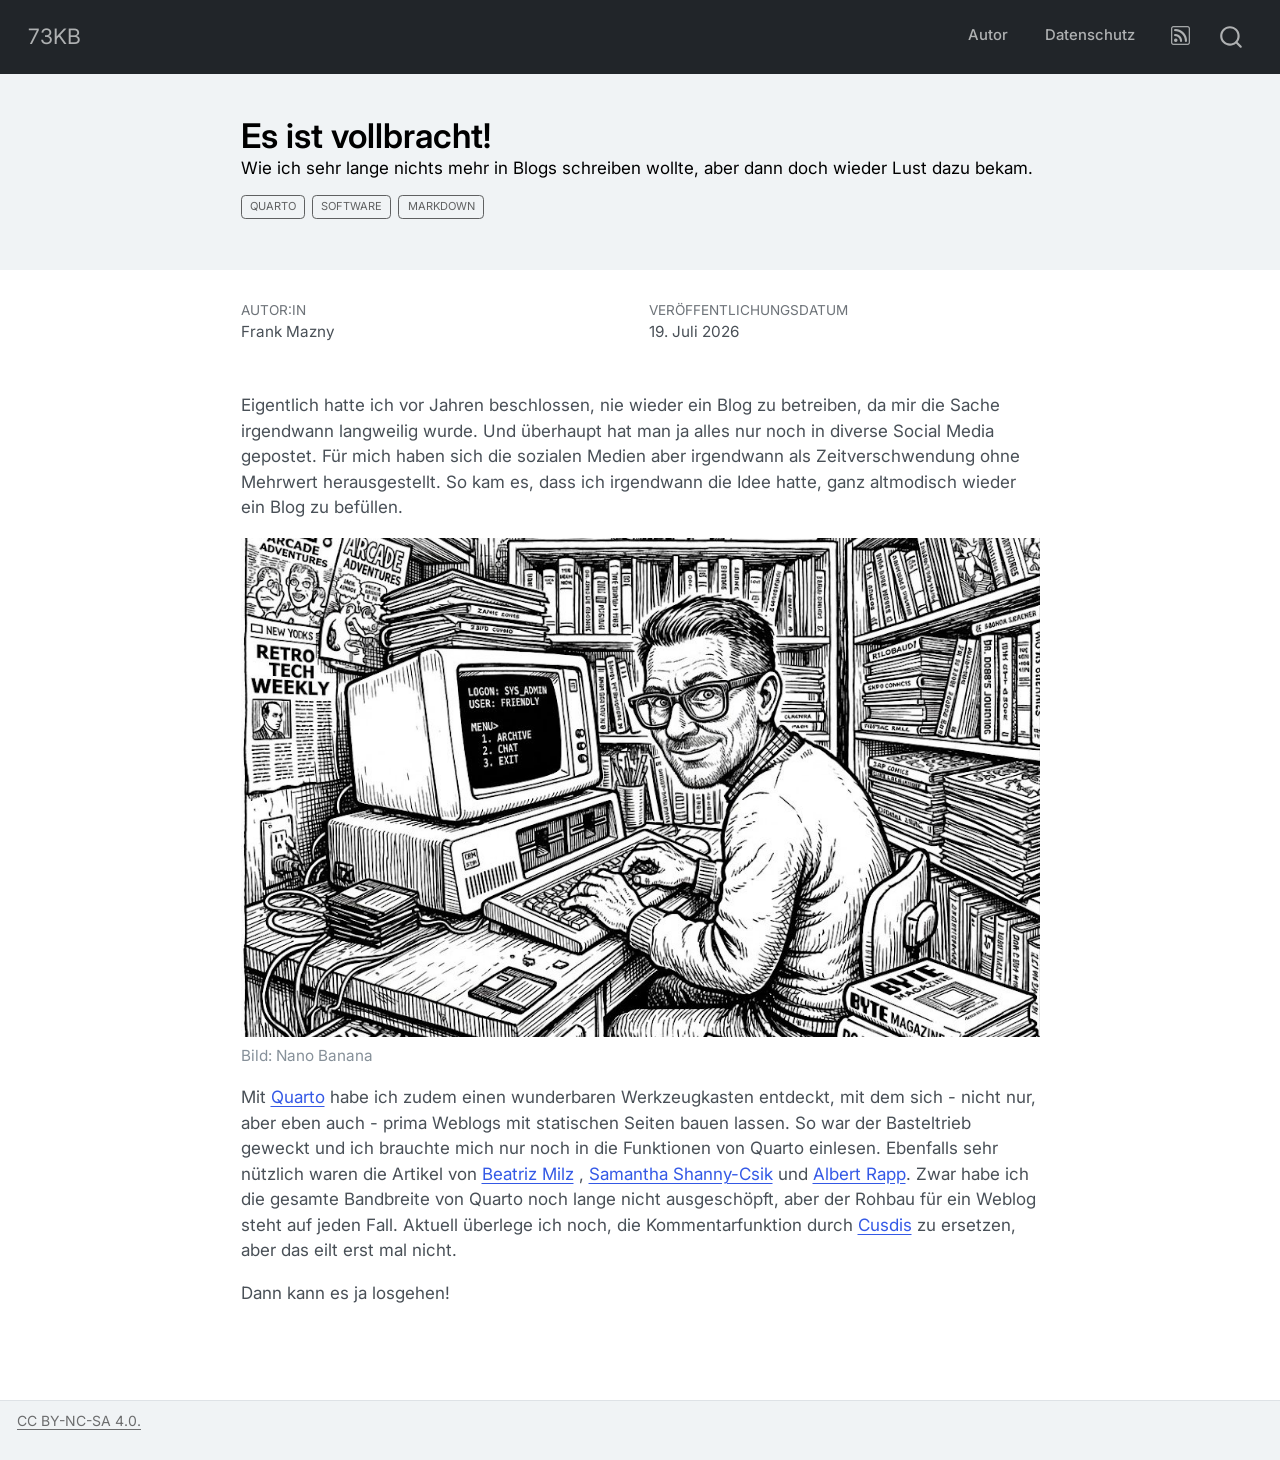
==== docs/posts/es-ist-vollbracht/index.html @ 969b161c "Publish site to docs/" ====
<!DOCTYPE html>
<html xmlns="http://www.w3.org/1999/xhtml" lang="de" xml:lang="de"><head>

<meta charset="utf-8">
<meta name="generator" content="quarto-1.9.38">

<meta name="viewport" content="width=device-width, initial-scale=1.0, user-scalable=yes">

<meta name="author" content="Frank Mazny">
<meta name="description" content="Wie ich sehr lange nichts mehr in Blogs schreiben wollte, aber dann doch wieder Lust dazu bekam.">

<title>Es ist vollbracht! – 73KB</title>
<style>
/* Default styles provided by pandoc.
** See https://pandoc.org/MANUAL.html#variables-for-html for config info.
*/
code{white-space: pre-wrap;}
span.smallcaps{font-variant: small-caps;}
div.columns{display: flex; gap: min(4vw, 1.5em);}
div.column{flex: auto; overflow-x: auto;}
div.hanging-indent{margin-left: 1.5em; text-indent: -1.5em;}
ul.task-list{list-style: none;}
ul.task-list li input[type="checkbox"] {
  width: 0.8em;
  margin: 0 0.8em 0.2em -1em; /* quarto-specific, see https://github.com/quarto-dev/quarto-cli/issues/4556 */ 
  vertical-align: middle;
}
</style>


<script src="../../site_libs/quarto-nav/quarto-nav.js"></script>
<script src="../../site_libs/quarto-nav/headroom.min.js"></script>
<script src="../../site_libs/clipboard/clipboard.min.js"></script>
<script src="../../site_libs/quarto-search/autocomplete.umd.js"></script>
<script src="../../site_libs/quarto-search/fuse.min.js"></script>
<script src="../../site_libs/quarto-search/quarto-search.js"></script>
<meta name="quarto:offset" content="../../">
<script src="../../site_libs/quarto-html/quarto.js" type="module"></script>
<script src="../../site_libs/quarto-html/tabsets/tabsets.js" type="module"></script>
<script src="../../site_libs/quarto-html/popper.min.js"></script>
<script src="../../site_libs/quarto-html/tippy.umd.min.js"></script>
<script src="../../site_libs/quarto-html/anchor.min.js"></script>
<link href="../../site_libs/quarto-html/tippy.css" rel="stylesheet">
<link href="../../site_libs/quarto-html/quarto-syntax-highlighting-15634bcf2e68342d4ad2dfa704d543f6.css" rel="stylesheet" id="quarto-text-highlighting-styles">
<script src="../../site_libs/bootstrap/bootstrap.min.js"></script>
<link href="../../site_libs/bootstrap/bootstrap-icons.css" rel="stylesheet">
<link href="../../site_libs/bootstrap/bootstrap-15918177bfdae137372244dab4947c83.min.css" rel="stylesheet" append-hash="true" id="quarto-bootstrap" data-mode="light">
<script id="quarto-search-options" type="application/json">{
  "location": "navbar",
  "copy-button": false,
  "collapse-after": 3,
  "panel-placement": "end",
  "type": "overlay",
  "limit": 50,
  "keyboard-shortcut": [
    "f",
    "/",
    "s"
  ],
  "show-item-context": false,
  "language": {
    "search-no-results-text": "Keine Treffer",
    "search-matching-documents-text": "Treffer",
    "search-copy-link-title": "Link in die Suche kopieren",
    "search-hide-matches-text": "Zusätzliche Treffer verbergen",
    "search-more-match-text": "weitere Treffer in diesem Dokument",
    "search-more-matches-text": "weitere Treffer in diesem Dokument",
    "search-clear-button-title": "Zurücksetzen",
    "search-text-placeholder": "",
    "search-detached-cancel-button-title": "Abbrechen",
    "search-submit-button-title": "Abschicken",
    "search-label": "Suchen"
  }
}</script>
<style>

      .quarto-title-block .quarto-title-banner h1,
      .quarto-title-block .quarto-title-banner h2,
      .quarto-title-block .quarto-title-banner h3,
      .quarto-title-block .quarto-title-banner h4,
      .quarto-title-block .quarto-title-banner h5,
      .quarto-title-block .quarto-title-banner h6
      {
        color: black;
      }

      .quarto-title-block .quarto-title-banner {
        color: black;
background: #f0f3f5;
      }
</style>
<script data-goatcounter="https://73kb.goatcounter.com/count" async="" src="//gc.zgo.at/count.js"></script>


<link rel="stylesheet" href="../../styles.css">
</head>

<body class="nav-fixed fullcontent quarto-light">

<div id="quarto-search-results"></div>
  <header id="quarto-header" class="headroom fixed-top quarto-banner">
    <nav class="navbar navbar-expand-lg " data-bs-theme="dark">
      <div class="navbar-container container-fluid">
      <div class="navbar-brand-container mx-auto">
    <a class="navbar-brand" href="../../index.html">
    <span class="navbar-title">73KB</span>
    </a>
  </div>
            <div id="quarto-search" class="" title="Suchen"></div>
          <button class="navbar-toggler" type="button" data-bs-toggle="collapse" data-bs-target="#navbarCollapse" aria-controls="navbarCollapse" role="menu" aria-expanded="false" aria-label="Navigation umschalten" onclick="if (window.quartoToggleHeadroom) { window.quartoToggleHeadroom(); }">
  <span class="navbar-toggler-icon"></span>
</button>
          <div class="collapse navbar-collapse" id="navbarCollapse">
            <ul class="navbar-nav navbar-nav-scroll ms-auto">
  <li class="nav-item">
    <a class="nav-link" href="../../about.html"> 
<span class="menu-text">Autor</span></a>
  </li>  
  <li class="nav-item">
    <a class="nav-link" href="../../datenschutz.html"> 
<span class="menu-text">Datenschutz</span></a>
  </li>  
  <li class="nav-item compact">
    <a class="nav-link" href="../../index.xml"> <i class="bi bi-rss" role="img">
</i> 
<span class="menu-text"></span></a>
  </li>  
</ul>
          </div> <!-- /navcollapse -->
            <div class="quarto-navbar-tools">
</div>
      </div> <!-- /container-fluid -->
    </nav>
</header>
<!-- content -->
<header id="title-block-header" class="quarto-title-block default page-columns page-full">
  <div class="quarto-title-banner page-columns page-full">
    <div class="quarto-title column-body">
      <h1 class="title">Es ist vollbracht!</h1>
                  <div>
        <div class="description">
          Wie ich sehr lange nichts mehr in Blogs schreiben wollte, aber dann doch wieder Lust dazu bekam.
        </div>
      </div>
                          <div class="quarto-categories">
                <div class="quarto-category">quarto</div>
                <div class="quarto-category">software</div>
                <div class="quarto-category">markdown</div>
              </div>
                  </div>
  </div>
    
  
  <div class="quarto-title-meta">

      <div>
      <div class="quarto-title-meta-heading">Autor:in</div>
      <div class="quarto-title-meta-contents">
               <p>Frank Mazny </p>
            </div>
    </div>
      
      <div>
      <div class="quarto-title-meta-heading">Veröffentlichungsdatum</div>
      <div class="quarto-title-meta-contents">
        <p class="date">19. Juli 2026</p>
      </div>
    </div>
    
      
    </div>
    
  
  </header><div id="quarto-content" class="quarto-container page-columns page-rows-contents page-layout-article page-navbar">
<!-- sidebar -->
<!-- margin-sidebar -->
    
<!-- main -->
<main class="content quarto-banner-title-block" id="quarto-document-content">





<p>Eigentlich hatte ich vor Jahren beschlossen, nie wieder ein Blog zu betreiben, da mir die Sache irgendwann langweilig wurde. Und überhaupt hat man ja alles nur noch in diverse Social Media gepostet. Für mich haben sich die sozialen Medien aber irgendwann als Zeitverschwendung ohne Mehrwert herausgestellt. So kam es, dass ich irgendwann die Idee hatte, ganz altmodisch wieder ein Blog zu befüllen.</p>
<div class="quarto-figure quarto-figure-center">
<figure class="figure">
<p><img src="typvorpc.jpeg" title="Ein Mann sitzt vor einem alten PC in einem Raum voller Bücher und Zeitschriften." class="img-fluid figure-img"></p>
<figcaption>Bild: Nano Banana</figcaption>
</figure>
</div>
<p>Mit <a href="https://quarto.org">Quarto</a> habe ich zudem einen wunderbaren Werkzeugkasten entdeckt, mit dem sich - nicht nur, aber eben auch - prima Weblogs mit statischen Seiten bauen lassen. So war der Basteltrieb geweckt und ich brauchte mich nur noch in die Funktionen von Quarto einlesen. Ebenfalls sehr nützlich waren die Artikel von <a href="https://beamilz.com/posts/2022-06-05-creating-a-blog-with-quarto/en/">Beatriz Milz</a> , <a href="https://samanthacsik.github.io/posts/2022-10-24-quarto-blogs/">Samantha Shanny-Csik</a> und <a href="https://albert-rapp.de/posts/13_quarto_blog_writing_guide/13_quarto_blog_writing_guide.html">Albert Rapp</a>. Zwar habe ich die gesamte Bandbreite von Quarto noch lange nicht ausgeschöpft, aber der Rohbau für ein Weblog steht auf jeden Fall. Aktuell überlege ich noch, die Kommentarfunktion durch <a href="https://cusdis.com/">Cusdis</a> zu ersetzen, aber das eilt erst mal nicht.</p>
<p>Dann kann es ja losgehen!</p>



</main> <!-- /main -->
<script id="quarto-html-after-body" type="application/javascript">
  window.document.addEventListener("DOMContentLoaded", function (event) {
    const icon = "";
    const anchorJS = new window.AnchorJS();
    anchorJS.options = {
      placement: 'right',
      icon: icon
    };
    anchorJS.add('.anchored');
    const isCodeAnnotation = (el) => {
      for (const clz of el.classList) {
        if (clz.startsWith('code-annotation-')) {                     
          return true;
        }
      }
      return false;
    }
    const onCopySuccess = function(e) {
      // button target
      const button = e.trigger;
      // don't keep focus
      button.blur();
      // flash "checked"
      button.classList.add('code-copy-button-checked');
      var currentTitle = button.getAttribute("title");
      button.setAttribute("title", "Kopiert");
      let tooltip;
      if (window.bootstrap) {
        button.setAttribute("data-bs-toggle", "tooltip");
        button.setAttribute("data-bs-placement", "left");
        button.setAttribute("data-bs-title", "Kopiert");
        tooltip = new bootstrap.Tooltip(button, 
          { trigger: "manual", 
            customClass: "code-copy-button-tooltip",
            offset: [0, -8]});
        tooltip.show();    
      }
      setTimeout(function() {
        if (tooltip) {
          tooltip.hide();
          button.removeAttribute("data-bs-title");
          button.removeAttribute("data-bs-toggle");
          button.removeAttribute("data-bs-placement");
        }
        button.setAttribute("title", currentTitle);
        button.classList.remove('code-copy-button-checked');
      }, 1000);
      // clear code selection
      e.clearSelection();
    }
    const getTextToCopy = function(trigger) {
      const outerScaffold = trigger.parentElement.cloneNode(true);
      const codeEl = outerScaffold.querySelector('code');
      for (const childEl of codeEl.children) {
        if (isCodeAnnotation(childEl)) {
          childEl.remove();
        }
      }
      return codeEl.innerText;
    }
    const clipboard = new window.ClipboardJS('.code-copy-button:not([data-in-quarto-modal])', {
      text: getTextToCopy
    });
    clipboard.on('success', onCopySuccess);
    if (window.document.getElementById('quarto-embedded-source-code-modal')) {
      const clipboardModal = new window.ClipboardJS('.code-copy-button[data-in-quarto-modal]', {
        text: getTextToCopy,
        container: window.document.getElementById('quarto-embedded-source-code-modal')
      });
      clipboardModal.on('success', onCopySuccess);
    }
      var localhostRegex = new RegExp(/^(?:http|https):\/\/localhost\:?[0-9]*\//);
      var mailtoRegex = new RegExp(/^mailto:/);
        var filterRegex = new RegExp("https:\/\/73kb\.github\.io\/");
      var isInternal = (href) => {
          return filterRegex.test(href) || localhostRegex.test(href) || mailtoRegex.test(href);
      }
      // Inspect non-navigation links and adorn them if external
     var links = window.document.querySelectorAll('a[href]:not(.nav-link):not(.navbar-brand):not(.toc-action):not(.sidebar-link):not(.sidebar-item-toggle):not(.pagination-link):not(.no-external):not([aria-hidden]):not(.dropdown-item):not(.quarto-navigation-tool):not(.about-link)');
      for (var i=0; i<links.length; i++) {
        const link = links[i];
        if (!isInternal(link.href)) {
          // undo the damage that might have been done by quarto-nav.js in the case of
          // links that we want to consider external
          if (link.dataset.originalHref !== undefined) {
            link.href = link.dataset.originalHref;
          }
        }
      }
    function tippyHover(el, contentFn, onTriggerFn, onUntriggerFn) {
      const config = {
        allowHTML: true,
        maxWidth: 500,
        delay: 100,
        arrow: false,
        appendTo: function(el) {
            return el.parentElement;
        },
        interactive: true,
        interactiveBorder: 10,
        theme: 'quarto',
        placement: 'bottom-start',
      };
      if (contentFn) {
        config.content = contentFn;
      }
      if (onTriggerFn) {
        config.onTrigger = onTriggerFn;
      }
      if (onUntriggerFn) {
        config.onUntrigger = onUntriggerFn;
      }
      window.tippy(el, config); 
    }
    const noterefs = window.document.querySelectorAll('a[role="doc-noteref"]');
    for (var i=0; i<noterefs.length; i++) {
      const ref = noterefs[i];
      tippyHover(ref, function() {
        // use id or data attribute instead here
        let href = ref.getAttribute('data-footnote-href') || ref.getAttribute('href');
        try { href = new URL(href).hash; } catch {}
        const id = href.replace(/^#\/?/, "");
        const note = window.document.getElementById(id);
        if (note) {
          return note.innerHTML;
        } else {
          return "";
        }
      });
    }
    const xrefs = window.document.querySelectorAll('a.quarto-xref');
    const processXRef = (id, note) => {
      // Strip column container classes
      const stripColumnClz = (el) => {
        el.classList.remove("page-full", "page-columns");
        if (el.children) {
          for (const child of el.children) {
            stripColumnClz(child);
          }
        }
      }
      stripColumnClz(note)
      if (id === null || id.startsWith('sec-')) {
        // Special case sections, only their first couple elements
        const container = document.createElement("div");
        if (note.children && note.children.length > 2) {
          container.appendChild(note.children[0].cloneNode(true));
          for (let i = 1; i < note.children.length; i++) {
            const child = note.children[i];
            if (child.tagName === "P" && child.innerText === "") {
              continue;
            } else {
              container.appendChild(child.cloneNode(true));
              break;
            }
          }
          if (window.Quarto?.typesetMath) {
            window.Quarto.typesetMath(container);
          }
          return container.innerHTML
        } else {
          if (window.Quarto?.typesetMath) {
            window.Quarto.typesetMath(note);
          }
          return note.innerHTML;
        }
      } else {
        // Remove any anchor links if they are present
        const anchorLink = note.querySelector('a.anchorjs-link');
        if (anchorLink) {
          anchorLink.remove();
        }
        if (window.Quarto?.typesetMath) {
          window.Quarto.typesetMath(note);
        }
        if (note.classList.contains("callout")) {
          return note.outerHTML;
        } else {
          return note.innerHTML;
        }
      }
    }
    for (var i=0; i<xrefs.length; i++) {
      const xref = xrefs[i];
      tippyHover(xref, undefined, function(instance) {
        instance.disable();
        let url = xref.getAttribute('href');
        let hash = undefined; 
        if (url.startsWith('#')) {
          hash = url;
        } else {
          try { hash = new URL(url).hash; } catch {}
        }
        if (hash) {
          const id = hash.replace(/^#\/?/, "");
          const note = window.document.getElementById(id);
          if (note !== null) {
            try {
              const html = processXRef(id, note.cloneNode(true));
              instance.setContent(html);
            } finally {
              instance.enable();
              instance.show();
            }
          } else {
            // See if we can fetch this
            fetch(url.split('#')[0])
            .then(res => res.text())
            .then(html => {
              const parser = new DOMParser();
              const htmlDoc = parser.parseFromString(html, "text/html");
              const note = htmlDoc.getElementById(id);
              if (note !== null) {
                const html = processXRef(id, note);
                instance.setContent(html);
              } 
            }).finally(() => {
              instance.enable();
              instance.show();
            });
          }
        } else {
          // See if we can fetch a full url (with no hash to target)
          // This is a special case and we should probably do some content thinning / targeting
          fetch(url)
          .then(res => res.text())
          .then(html => {
            const parser = new DOMParser();
            const htmlDoc = parser.parseFromString(html, "text/html");
            const note = htmlDoc.querySelector('main.content');
            if (note !== null) {
              // This should only happen for chapter cross references
              // (since there is no id in the URL)
              // remove the first header
              if (note.children.length > 0 && note.children[0].tagName === "HEADER") {
                note.children[0].remove();
              }
              const html = processXRef(null, note);
              instance.setContent(html);
            } 
          }).finally(() => {
            instance.enable();
            instance.show();
          });
        }
      }, function(instance) {
      });
    }
        let selectedAnnoteEl;
        const selectorForAnnotation = ( cell, annotation) => {
          let cellAttr = 'data-code-cell="' + cell + '"';
          let lineAttr = 'data-code-annotation="' +  annotation + '"';
          const selector = 'span[' + cellAttr + '][' + lineAttr + ']';
          return selector;
        }
        const selectCodeLines = (annoteEl) => {
          const doc = window.document;
          const targetCell = annoteEl.getAttribute("data-target-cell");
          const targetAnnotation = annoteEl.getAttribute("data-target-annotation");
          const annoteSpan = window.document.querySelector(selectorForAnnotation(targetCell, targetAnnotation));
          const lines = annoteSpan.getAttribute("data-code-lines").split(",");
          const lineIds = lines.map((line) => {
            return targetCell + "-" + line;
          })
          let top = null;
          let height = null;
          let parent = null;
          if (lineIds.length > 0) {
              //compute the position of the single el (top and bottom and make a div)
              const el = window.document.getElementById(lineIds[0]);
              top = el.offsetTop;
              height = el.offsetHeight;
              parent = el.parentElement.parentElement;
            if (lineIds.length > 1) {
              const lastEl = window.document.getElementById(lineIds[lineIds.length - 1]);
              const bottom = lastEl.offsetTop + lastEl.offsetHeight;
              height = bottom - top;
            }
            if (top !== null && height !== null && parent !== null) {
              // cook up a div (if necessary) and position it 
              let div = window.document.getElementById("code-annotation-line-highlight");
              if (div === null) {
                div = window.document.createElement("div");
                div.setAttribute("id", "code-annotation-line-highlight");
                div.style.position = 'absolute';
                parent.appendChild(div);
              }
              div.style.top = top - 2 + "px";
              div.style.height = height + 4 + "px";
              div.style.left = 0;
              let gutterDiv = window.document.getElementById("code-annotation-line-highlight-gutter");
              if (gutterDiv === null) {
                gutterDiv = window.document.createElement("div");
                gutterDiv.setAttribute("id", "code-annotation-line-highlight-gutter");
                gutterDiv.style.position = 'absolute';
                const codeCell = window.document.getElementById(targetCell);
                const gutter = codeCell.querySelector('.code-annotation-gutter');
                gutter.appendChild(gutterDiv);
              }
              gutterDiv.style.top = top - 2 + "px";
              gutterDiv.style.height = height + 4 + "px";
            }
            selectedAnnoteEl = annoteEl;
          }
        };
        const unselectCodeLines = () => {
          const elementsIds = ["code-annotation-line-highlight", "code-annotation-line-highlight-gutter"];
          elementsIds.forEach((elId) => {
            const div = window.document.getElementById(elId);
            if (div) {
              div.remove();
            }
          });
          selectedAnnoteEl = undefined;
        };
          // Handle positioning of the toggle
      window.addEventListener(
        "resize",
        throttle(() => {
          elRect = undefined;
          if (selectedAnnoteEl) {
            selectCodeLines(selectedAnnoteEl);
          }
        }, 10)
      );
      function throttle(fn, ms) {
      let throttle = false;
      let timer;
        return (...args) => {
          if(!throttle) { // first call gets through
              fn.apply(this, args);
              throttle = true;
          } else { // all the others get throttled
              if(timer) clearTimeout(timer); // cancel #2
              timer = setTimeout(() => {
                fn.apply(this, args);
                timer = throttle = false;
              }, ms);
          }
        };
      }
        // Attach click handler to the DT
        const annoteDls = window.document.querySelectorAll('dt[data-target-cell]');
        for (const annoteDlNode of annoteDls) {
          annoteDlNode.addEventListener('click', (event) => {
            const clickedEl = event.target;
            if (clickedEl !== selectedAnnoteEl) {
              unselectCodeLines();
              const activeEl = window.document.querySelector('dt[data-target-cell].code-annotation-active');
              if (activeEl) {
                activeEl.classList.remove('code-annotation-active');
              }
              selectCodeLines(clickedEl);
              clickedEl.classList.add('code-annotation-active');
            } else {
              // Unselect the line
              unselectCodeLines();
              clickedEl.classList.remove('code-annotation-active');
            }
          });
        }
    const findCites = (el) => {
      const parentEl = el.parentElement;
      if (parentEl) {
        const cites = parentEl.dataset.cites;
        if (cites) {
          return {
            el,
            cites: cites.split(' ')
          };
        } else {
          return findCites(el.parentElement)
        }
      } else {
        return undefined;
      }
    };
    var bibliorefs = window.document.querySelectorAll('a[role="doc-biblioref"]');
    for (var i=0; i<bibliorefs.length; i++) {
      const ref = bibliorefs[i];
      const citeInfo = findCites(ref);
      if (citeInfo) {
        tippyHover(citeInfo.el, function() {
          var popup = window.document.createElement('div');
          citeInfo.cites.forEach(function(cite) {
            var citeDiv = window.document.createElement('div');
            citeDiv.classList.add('hanging-indent');
            citeDiv.classList.add('csl-entry');
            var biblioDiv = window.document.getElementById('ref-' + cite);
            if (biblioDiv) {
              citeDiv.innerHTML = biblioDiv.innerHTML;
            }
            popup.appendChild(citeDiv);
          });
          return popup.innerHTML;
        });
      }
    }
  });
  </script>
<input type="hidden" id="giscus-base-theme" value="light">
<input type="hidden" id="giscus-alt-theme" value="dark">
<script>
  function loadGiscus() {
    // Function to get the theme based on body class
    const getTheme = () => {
      let baseTheme = document.getElementById('giscus-base-theme').value;
      let altTheme = document.getElementById('giscus-alt-theme').value;
      return document.body.classList.contains('quarto-dark') ? altTheme : baseTheme;
    };
    const script = document.createElement("script");
    script.src = "https://giscus.app/client.js";
    script.async = true;
    script.dataset.repo = "73kb/73kb.github.io";
    script.dataset.repoId = "R_kgDOTOd4Cw";
    script.dataset.category = "General";
    script.dataset.categoryId = "DIC_kwDOTOd4C84DAxKs";
    script.dataset.mapping = "title";
    script.dataset.reactionsEnabled = "1";
    script.dataset.emitMetadata = "0";
    script.dataset.inputPosition = "top";
    script.dataset.theme = getTheme();
    script.dataset.lang = "en";
    script.crossOrigin = "anonymous";
    // Append the script to the desired div instead of at the end of the body
    document.getElementById("quarto-content").appendChild(script);
  }
  loadGiscus();
</script>
</div> <!-- /content -->
<footer class="footer">
  <div class="nav-footer">
    <div class="nav-footer-left">
<p><a href="https://creativecommons.org/licenses/by-nc-sa/4.0/deed.de">CC BY-NC-SA 4.0.</a></p>
</div>   
    <div class="nav-footer-center">
      &nbsp;
    </div>
    <div class="nav-footer-right">
      &nbsp;
    </div>
  </div>
</footer>




</body></html>
---- docs/site_libs/quarto-html/tippy.css ----
.tippy-box[data-animation=fade][data-state=hidden]{opacity:0}[data-tippy-root]{max-width:calc(100vw - 10px)}.tippy-box{position:relative;background-color:#333;color:#fff;border-radius:4px;font-size:14px;line-height:1.4;white-space:normal;outline:0;transition-property:transform,visibility,opacity}.tippy-box[data-placement^=top]>.tippy-arrow{bottom:0}.tippy-box[data-placement^=top]>.tippy-arrow:before{bottom:-7px;left:0;border-width:8px 8px 0;border-top-color:initial;transform-origin:center top}.tippy-box[data-placement^=bottom]>.tippy-arrow{top:0}.tippy-box[data-placement^=bottom]>.tippy-arrow:before{top:-7px;left:0;border-width:0 8px 8px;border-bottom-color:initial;transform-origin:center bottom}.tippy-box[data-placement^=left]>.tippy-arrow{right:0}.tippy-box[data-placement^=left]>.tippy-arrow:before{border-width:8px 0 8px 8px;border-left-color:initial;right:-7px;transform-origin:center left}.tippy-box[data-placement^=right]>.tippy-arrow{left:0}.tippy-box[data-placement^=right]>.tippy-arrow:before{left:-7px;border-width:8px 8px 8px 0;border-right-color:initial;transform-origin:center right}.tippy-box[data-inertia][data-state=visible]{transition-timing-function:cubic-bezier(.54,1.5,.38,1.11)}.tippy-arrow{width:16px;height:16px;color:#333}.tippy-arrow:before{content:"";position:absolute;border-color:transparent;border-style:solid}.tippy-content{position:relative;padding:5px 9px;z-index:1}
---- docs/site_libs/quarto-html/quarto-syntax-highlighting-15634bcf2e68342d4ad2dfa704d543f6.css ----
/* quarto syntax highlight colors */
:root {
  --quarto-hl-ot-color: #003B4F;
  --quarto-hl-at-color: #657422;
  --quarto-hl-ss-color: #20794D;
  --quarto-hl-an-color: #5E5E5E;
  --quarto-hl-fu-color: #4758AB;
  --quarto-hl-st-color: #20794D;
  --quarto-hl-cf-color: #003B4F;
  --quarto-hl-op-color: #5E5E5E;
  --quarto-hl-er-color: #AD0000;
  --quarto-hl-bn-color: #AD0000;
  --quarto-hl-al-color: #AD0000;
  --quarto-hl-va-color: #111111;
  --quarto-hl-bu-color: inherit;
  --quarto-hl-ex-color: inherit;
  --quarto-hl-pp-color: #AD0000;
  --quarto-hl-in-color: #5E5E5E;
  --quarto-hl-vs-color: #20794D;
  --quarto-hl-wa-color: #5E5E5E;
  --quarto-hl-do-color: #5E5E5E;
  --quarto-hl-im-color: #00769E;
  --quarto-hl-ch-color: #20794D;
  --quarto-hl-dt-color: #AD0000;
  --quarto-hl-fl-color: #AD0000;
  --quarto-hl-co-color: #5E5E5E;
  --quarto-hl-cv-color: #5E5E5E;
  --quarto-hl-cn-color: #8f5902;
  --quarto-hl-sc-color: #5E5E5E;
  --quarto-hl-dv-color: #AD0000;
  --quarto-hl-kw-color: #003B4F;
}

/* other quarto variables */
:root {
  --quarto-font-monospace: SFMono-Regular, Menlo, Monaco, Consolas, "Liberation Mono", "Courier New", monospace;
}

/* syntax highlight based on Pandoc's rules */
pre > code.sourceCode > span {
  color: #003B4F;
}

code.sourceCode > span {
  color: #003B4F;
}

div.sourceCode,
div.sourceCode pre.sourceCode {
  color: #003B4F;
}

/* Normal */
code span {
  color: #003B4F;
}

/* Alert */
code span.al {
  color: #AD0000;
  font-style: inherit;
}

/* Annotation */
code span.an {
  color: #5E5E5E;
  font-style: inherit;
}

/* Attribute */
code span.at {
  color: #657422;
  font-style: inherit;
}

/* BaseN */
code span.bn {
  color: #AD0000;
  font-style: inherit;
}

/* BuiltIn */
code span.bu {
  font-style: inherit;
}

/* ControlFlow */
code span.cf {
  color: #003B4F;
  font-weight: bold;
  font-style: inherit;
}

/* Char */
code span.ch {
  color: #20794D;
  font-style: inherit;
}

/* Constant */
code span.cn {
  color: #8f5902;
  font-style: inherit;
}

/* Comment */
code span.co {
  color: #5E5E5E;
  font-style: inherit;
}

/* CommentVar */
code span.cv {
  color: #5E5E5E;
  font-style: italic;
}

/* Documentation */
code span.do {
  color: #5E5E5E;
  font-style: italic;
}

/* DataType */
code span.dt {
  color: #AD0000;
  font-style: inherit;
}

/* DecVal */
code span.dv {
  color: #AD0000;
  font-style: inherit;
}

/* Error */
code span.er {
  color: #AD0000;
  font-style: inherit;
}

/* Extension */
code span.ex {
  font-style: inherit;
}

/* Float */
code span.fl {
  color: #AD0000;
  font-style: inherit;
}

/* Function */
code span.fu {
  color: #4758AB;
  font-style: inherit;
}

/* Import */
code span.im {
  color: #00769E;
  font-style: inherit;
}

/* Information */
code span.in {
  color: #5E5E5E;
  font-style: inherit;
}

/* Keyword */
code span.kw {
  color: #003B4F;
  font-weight: bold;
  font-style: inherit;
}

/* Operator */
code span.op {
  color: #5E5E5E;
  font-style: inherit;
}

/* Other */
code span.ot {
  color: #003B4F;
  font-style: inherit;
}

/* Preprocessor */
code span.pp {
  color: #AD0000;
  font-style: inherit;
}

/* SpecialChar */
code span.sc {
  color: #5E5E5E;
  font-style: inherit;
}

/* SpecialString */
code span.ss {
  color: #20794D;
  font-style: inherit;
}

/* String */
code span.st {
  color: #20794D;
  font-style: inherit;
}

/* Variable */
code span.va {
  color: #111111;
  font-style: inherit;
}

/* VerbatimString */
code span.vs {
  color: #20794D;
  font-style: inherit;
}

/* Warning */
code span.wa {
  color: #5E5E5E;
  font-style: italic;
}

.prevent-inlining {
  content: "</";
}

/*# sourceMappingURL=f23921c56f73e400b49028c9186a1aa0.css.map */
---- docs/styles.css ----
/* css styles */
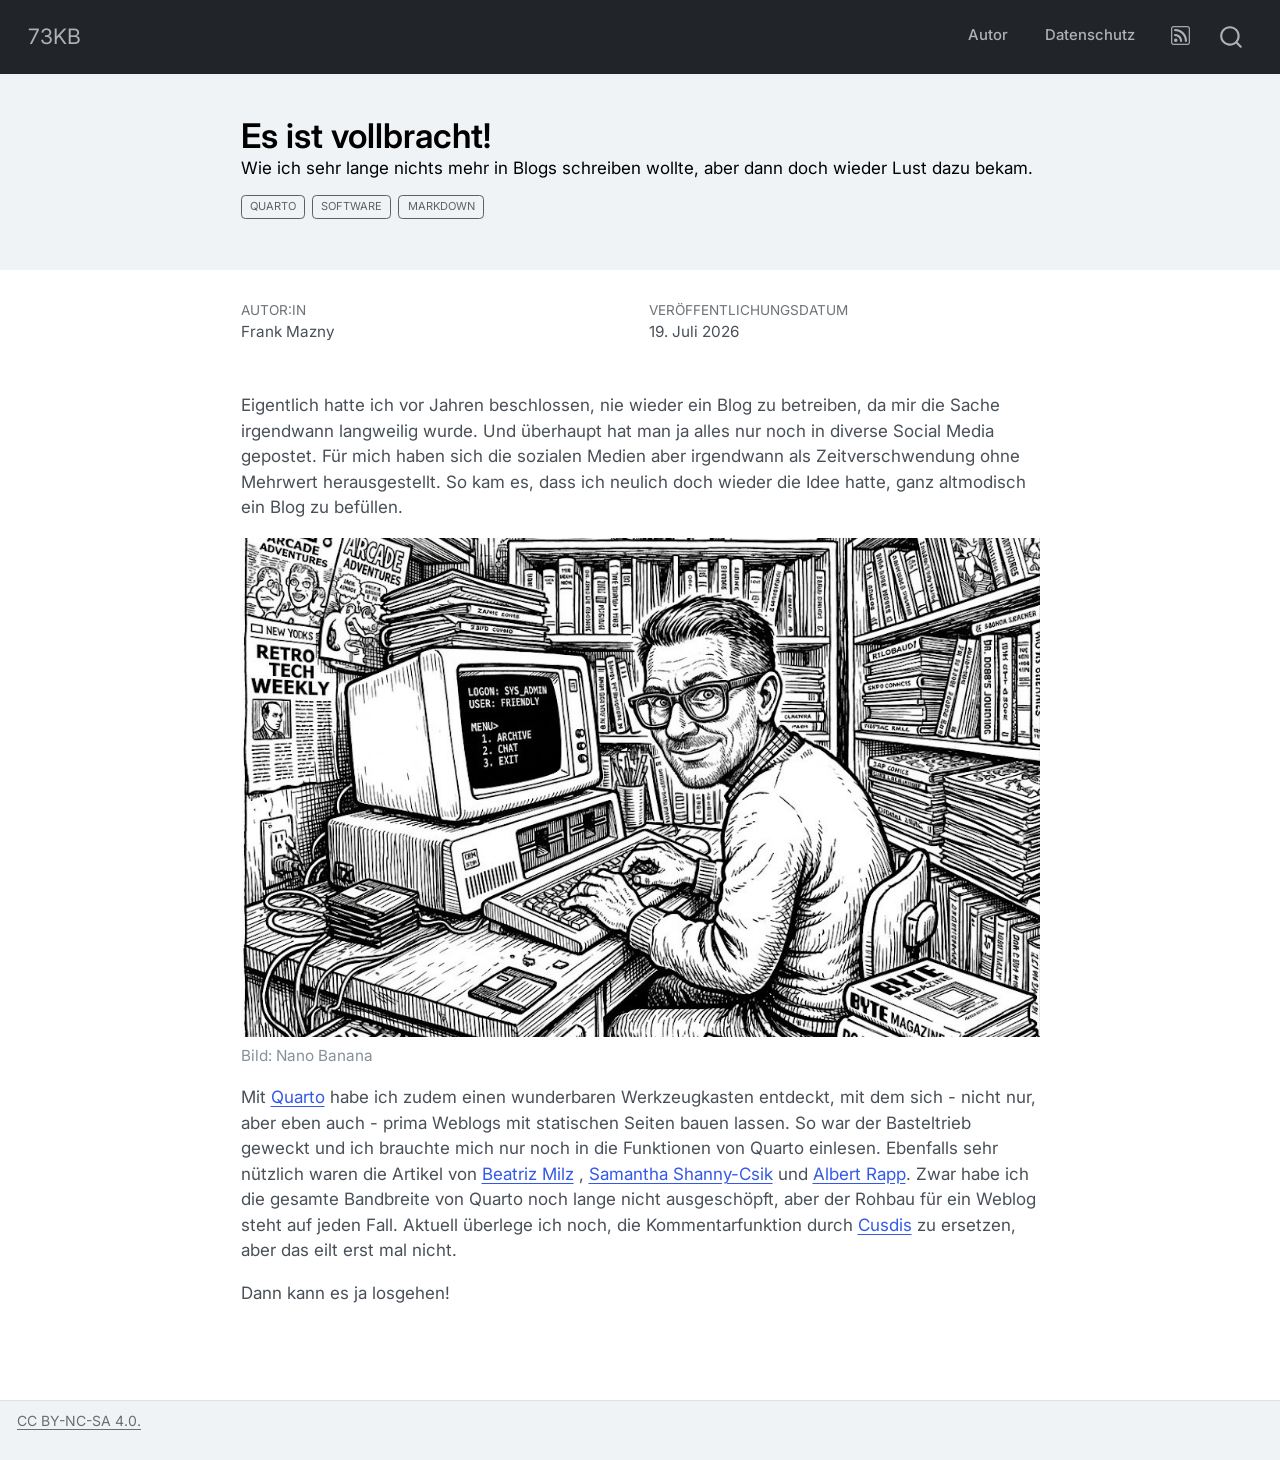
==== commit 151e72e7: "Publish site to docs/" ====
--- a/docs/posts/es-ist-vollbracht/index.html
+++ b/docs/posts/es-ist-vollbracht/index.html
@@ -182,7 +182,7 @@
 
 
 
-<p>Eigentlich hatte ich vor Jahren beschlossen, nie wieder ein Blog zu betreiben, da mir die Sache irgendwann langweilig wurde. Und überhaupt hat man ja alles nur noch in diverse Social Media gepostet. Für mich haben sich die sozialen Medien aber irgendwann als Zeitverschwendung ohne Mehrwert herausgestellt. So kam es, dass ich irgendwann die Idee hatte, ganz altmodisch wieder ein Blog zu befüllen.</p>
+<p>Eigentlich hatte ich vor Jahren beschlossen, nie wieder ein Blog zu betreiben, da mir die Sache irgendwann langweilig wurde. Und überhaupt hat man ja alles nur noch in diverse Social Media gepostet. Für mich haben sich die sozialen Medien aber irgendwann als Zeitverschwendung ohne Mehrwert herausgestellt. So kam es, dass ich neulich doch wieder die Idee hatte, ganz altmodisch ein Blog zu befüllen.</p>
 <div class="quarto-figure quarto-figure-center">
 <figure class="figure">
 <p><img src="typvorpc.jpeg" title="Ein Mann sitzt vor einem alten PC in einem Raum voller Bücher und Zeitschriften." class="img-fluid figure-img"></p>
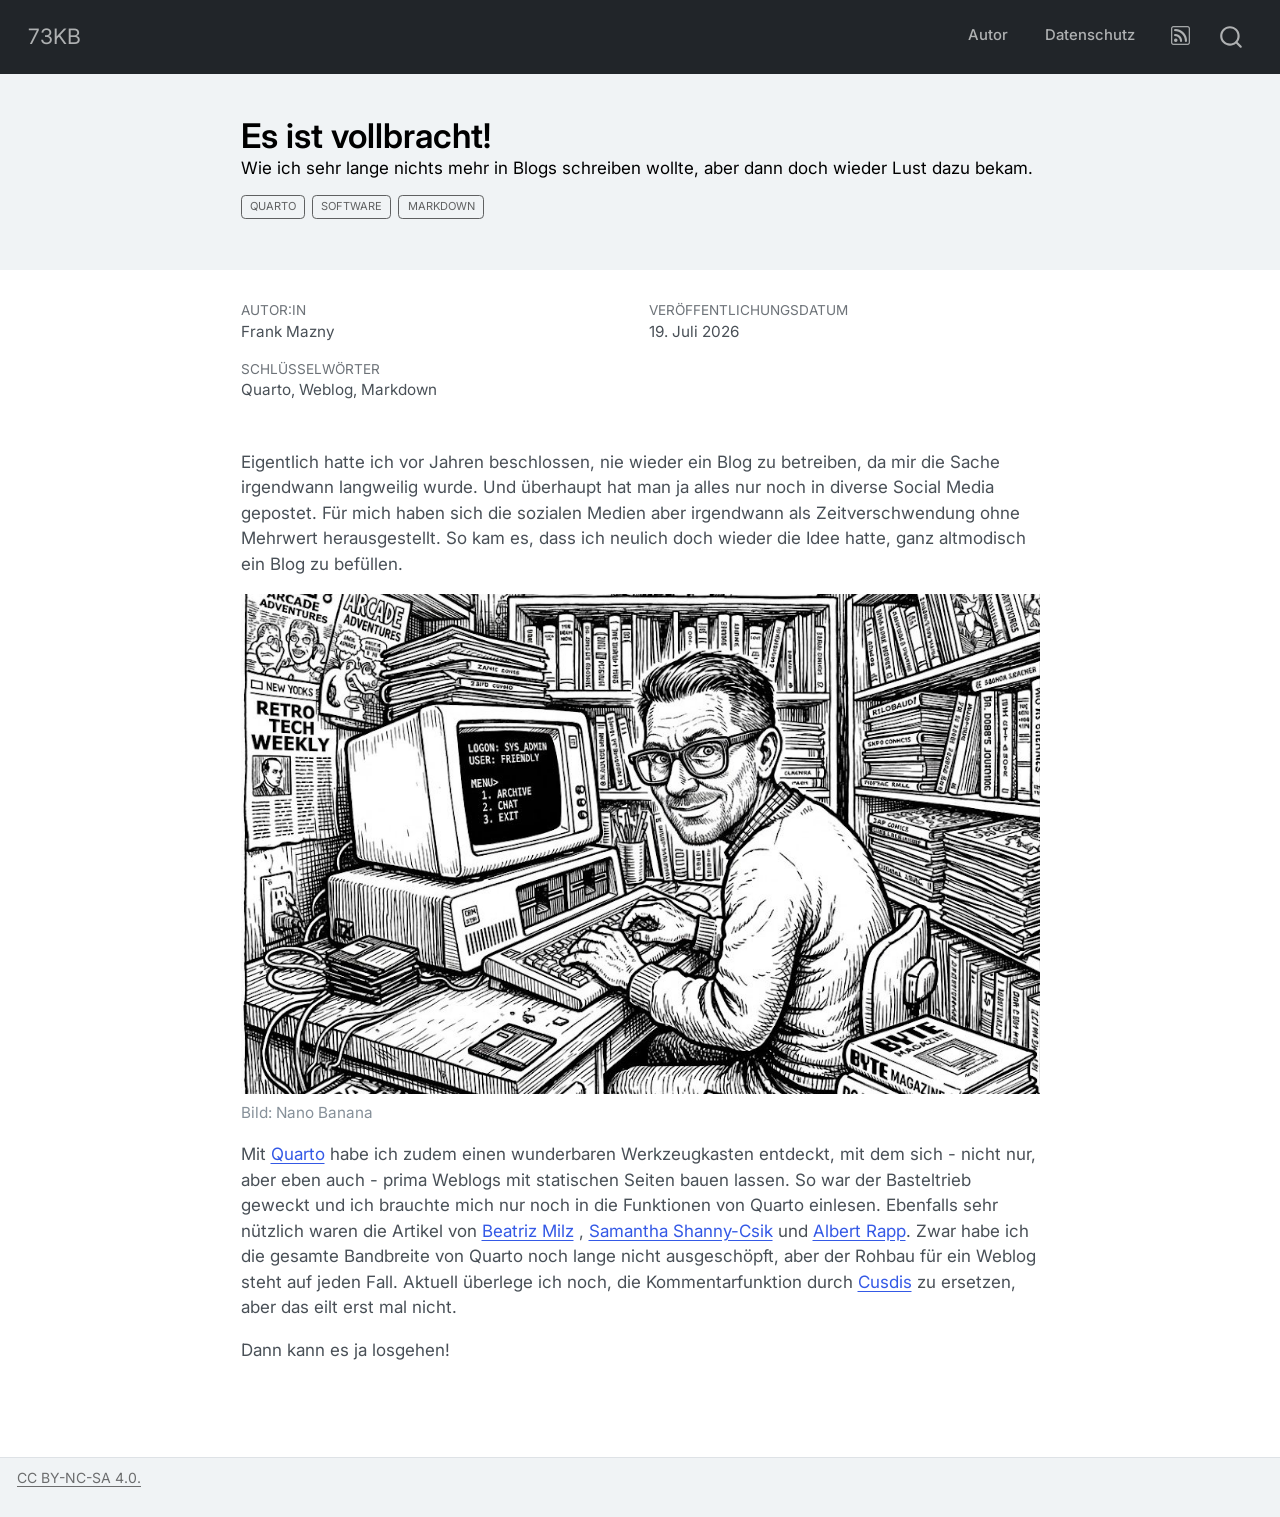
==== commit b81a2953: "Publish site to docs/" ====
--- a/docs/posts/es-ist-vollbracht/index.html
+++ b/docs/posts/es-ist-vollbracht/index.html
@@ -7,6 +7,7 @@
 <meta name="viewport" content="width=device-width, initial-scale=1.0, user-scalable=yes">
 
 <meta name="author" content="Frank Mazny">
+<meta name="keywords" content="Quarto, Weblog, Markdown">
 <meta name="description" content="Wie ich sehr lange nichts mehr in Blogs schreiben wollte, aber dann doch wieder Lust dazu bekam.">
 
 <title>Es ist vollbracht! – 73KB</title>
@@ -170,6 +171,13 @@
       
     </div>
     
+
+  <div>
+    <div class="keywords">
+      <div class="block-title">Schlüsselwörter</div>
+      <p>Quarto, Weblog, Markdown</p>
+    </div>
+  </div>
   
   </header><div id="quarto-content" class="quarto-container page-columns page-rows-contents page-layout-article page-navbar">
 <!-- sidebar -->
--- a/docs/styles.css
+++ b/docs/styles.css
@@ -1 +1,9 @@
 /* css styles */
+code {
+    background-color: #f0f0f0; /* Light gray background */
+    color: #d63384; /* Pink text color */
+    font-family: 'Courier New', Courier, monospace; /* Monospace font */
+    padding: 2px 4px; /* Padding around the text */
+    border-radius: 4px; /* Rounded corners */
+}
+
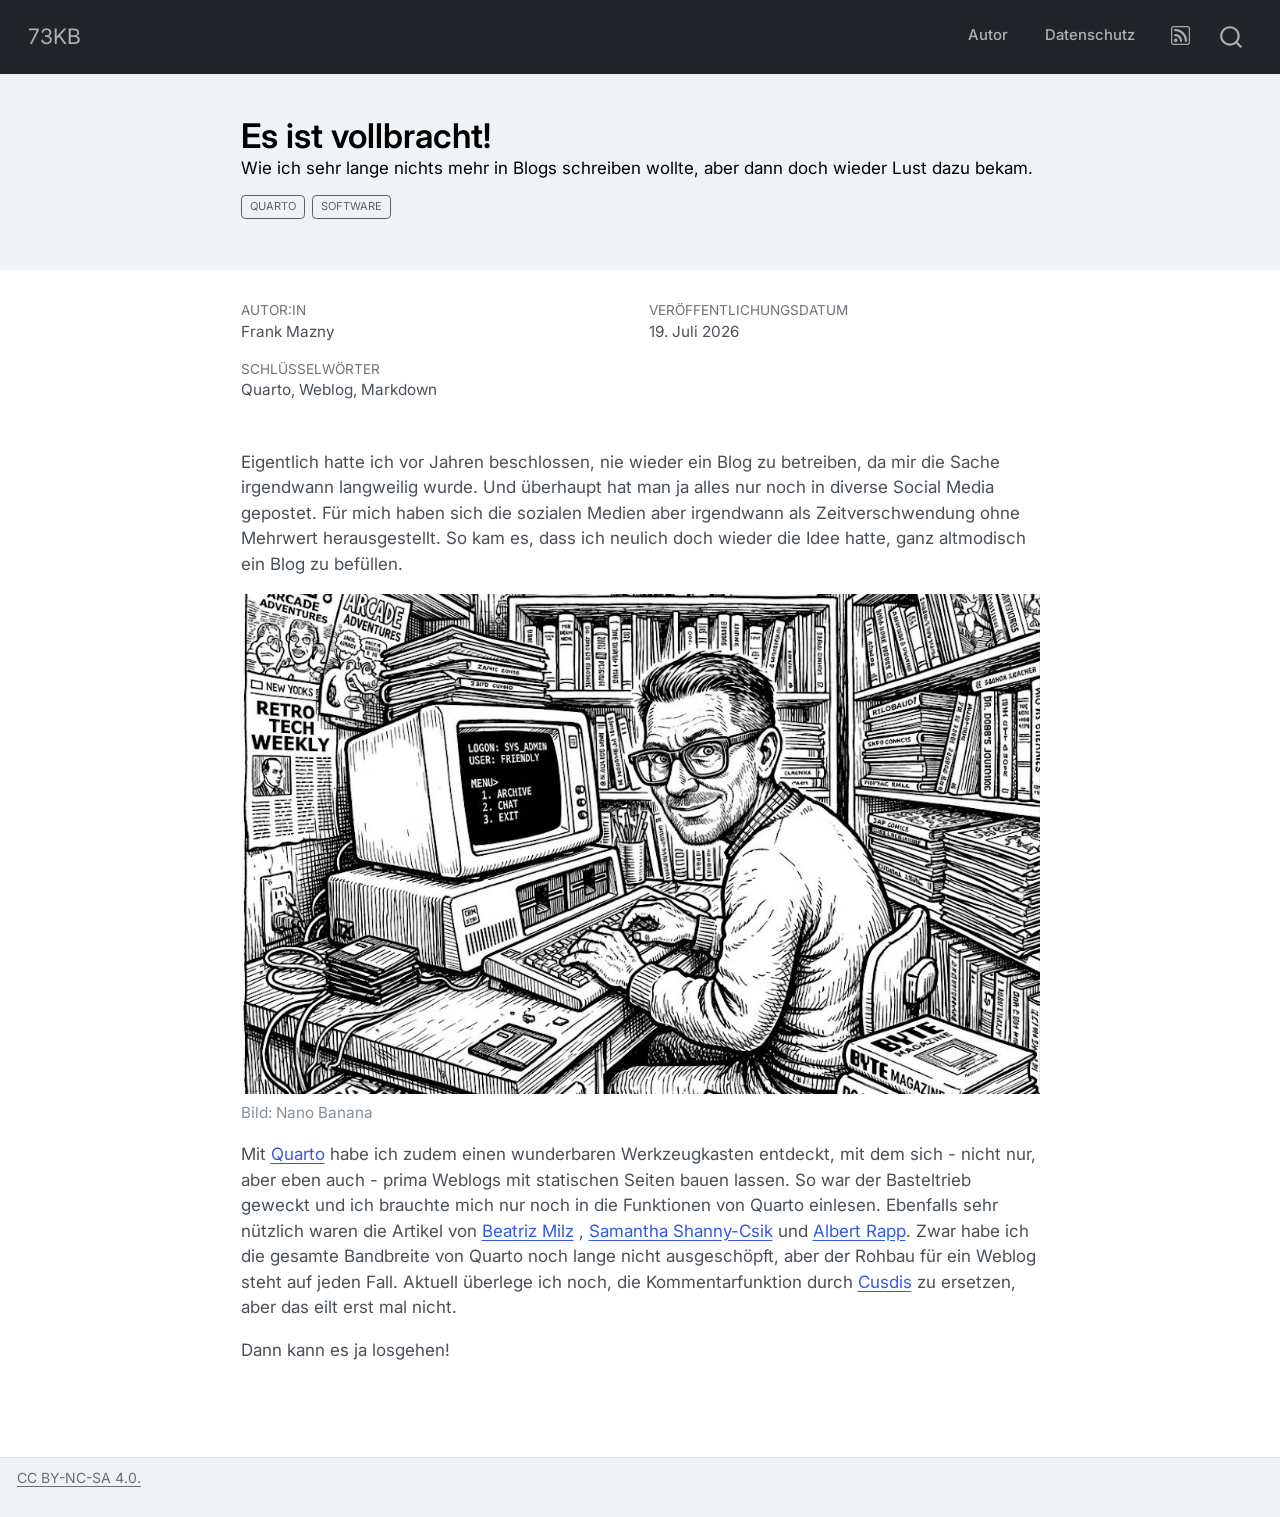
==== commit ce9de38a: "Publish site to docs/" ====
--- a/docs/posts/es-ist-vollbracht/index.html
+++ b/docs/posts/es-ist-vollbracht/index.html
@@ -46,6 +46,9 @@
 <script src="../../site_libs/bootstrap/bootstrap.min.js"></script>
 <link href="../../site_libs/bootstrap/bootstrap-icons.css" rel="stylesheet">
 <link href="../../site_libs/bootstrap/bootstrap-15918177bfdae137372244dab4947c83.min.css" rel="stylesheet" append-hash="true" id="quarto-bootstrap" data-mode="light">
+<script src="../../site_libs/quarto-contrib/glightbox/glightbox.min.js"></script>
+<link href="../../site_libs/quarto-contrib/glightbox/glightbox.min.css" rel="stylesheet">
+<link href="../../site_libs/quarto-contrib/glightbox/lightbox.css" rel="stylesheet">
 <script id="quarto-search-options" type="application/json">{
   "location": "navbar",
   "copy-button": false,
@@ -144,9 +147,8 @@
         </div>
       </div>
                           <div class="quarto-categories">
-                <div class="quarto-category">quarto</div>
-                <div class="quarto-category">software</div>
-                <div class="quarto-category">markdown</div>
+                <div class="quarto-category">Quarto</div>
+                <div class="quarto-category">Software</div>
               </div>
                   </div>
   </div>
@@ -193,7 +195,7 @@
 <p>Eigentlich hatte ich vor Jahren beschlossen, nie wieder ein Blog zu betreiben, da mir die Sache irgendwann langweilig wurde. Und überhaupt hat man ja alles nur noch in diverse Social Media gepostet. Für mich haben sich die sozialen Medien aber irgendwann als Zeitverschwendung ohne Mehrwert herausgestellt. So kam es, dass ich neulich doch wieder die Idee hatte, ganz altmodisch ein Blog zu befüllen.</p>
 <div class="quarto-figure quarto-figure-center">
 <figure class="figure">
-<p><img src="typvorpc.jpeg" title="Ein Mann sitzt vor einem alten PC in einem Raum voller Bücher und Zeitschriften." class="img-fluid figure-img"></p>
+<p><a href="typvorpc.jpeg" class="lightbox" data-gallery="quarto-lightbox-gallery-1" title="Bild: Nano Banana"><img src="typvorpc.jpeg" title="Ein Mann sitzt vor einem alten PC in einem Raum voller Bücher und Zeitschriften." class="img-fluid figure-img" alt="Bild: Nano Banana"></a></p>
 <figcaption>Bild: Nano Banana</figcaption>
 </figure>
 </div>
@@ -646,6 +648,38 @@
     </div>
   </div>
 </footer>
+<script>var lightboxQuarto = GLightbox({"closeEffect":"zoom","descPosition":"bottom","loop":false,"openEffect":"zoom","selector":".lightbox"});
+(function() {
+  let previousOnload = window.onload;
+  window.onload = () => {
+    if (previousOnload) {
+      previousOnload();
+    }
+    lightboxQuarto.on('slide_before_load', (data) => {
+      const { slideIndex, slideNode, slideConfig, player, trigger } = data;
+      const href = trigger.getAttribute('href');
+      if (href !== null) {
+        const imgEl = window.document.querySelector(`a[href="${href}"] img`);
+        if (imgEl !== null) {
+          const srcAttr = imgEl.getAttribute("src");
+          if (srcAttr && srcAttr.startsWith("data:")) {
+            slideConfig.href = srcAttr;
+          }
+        }
+      } 
+    });
+  
+    lightboxQuarto.on('slide_after_load', (data) => {
+      const { slideIndex, slideNode, slideConfig, player, trigger } = data;
+      if (window.Quarto?.typesetMath) {
+        window.Quarto.typesetMath(slideNode);
+      }
+    });
+  
+  };
+  
+})();
+          </script>
 
 
 
